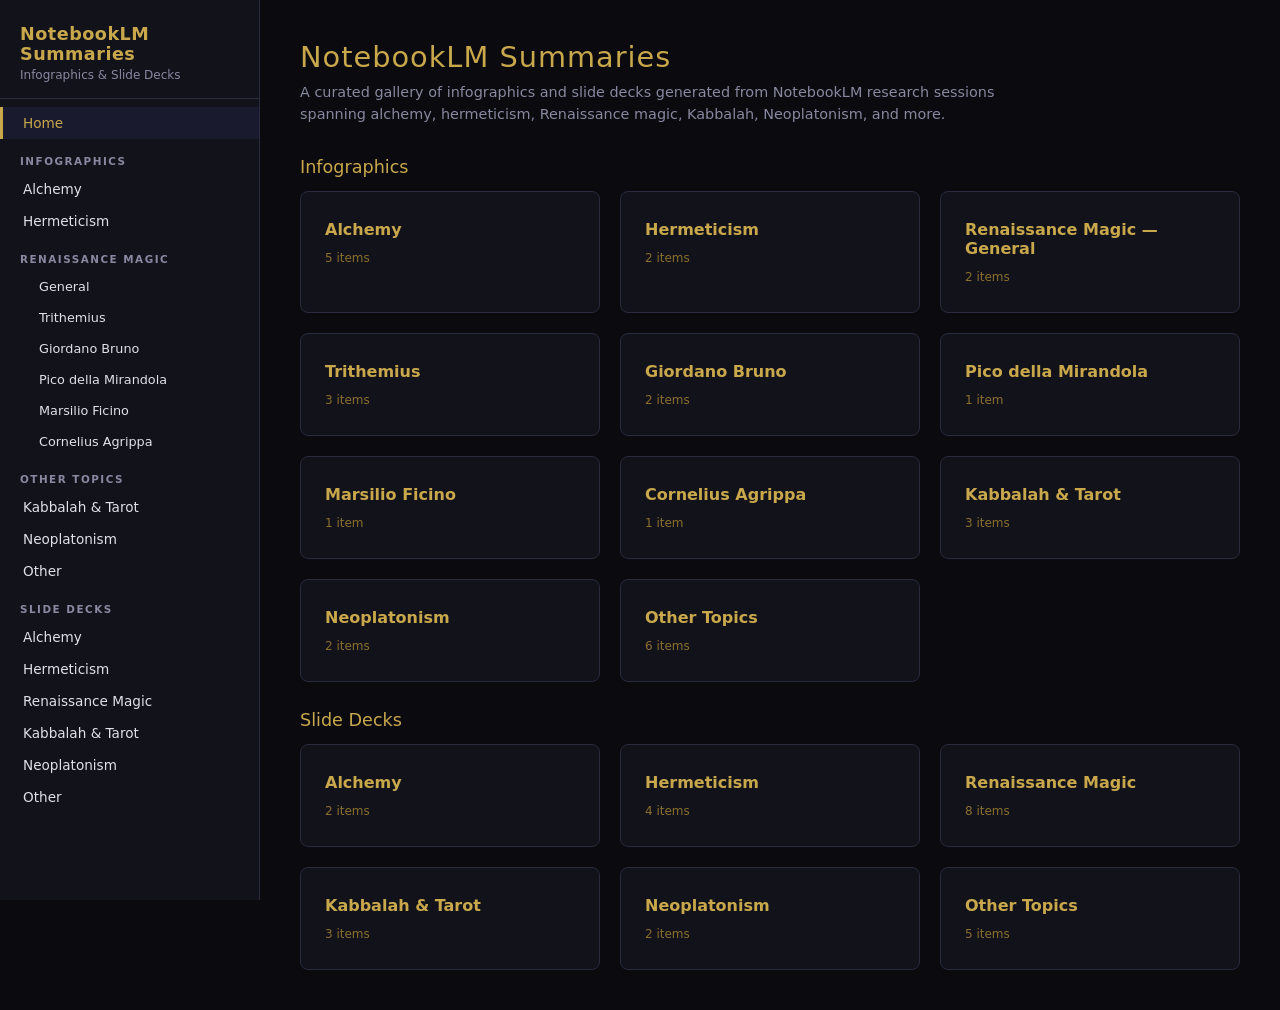
==== docs/index.html @ b35713d9 "Initial commit: NotebookLM Summaries gallery website Gallery site with infographics and slide decks " ====
<!DOCTYPE html>
<html lang="en">
<head>
    <meta charset="UTF-8">
    <meta name="viewport" content="width=device-width, initial-scale=1.0">
    <title>NotebookLM Summaries</title>
    <link rel="stylesheet" href="style.css">
</head>
<body>
    <nav id="sidebar">
        <div class="sidebar-header">
            <h1>NotebookLM Summaries</h1>
            <p class="subtitle">Infographics &amp; Slide Decks</p>
        </div>
        <ul class="nav-list">
            <li><a href="#" data-page="home" class="nav-link active">Home</a></li>
            <li class="nav-section">Infographics</li>
            <li><a href="#" data-page="alchemy" class="nav-link">Alchemy</a></li>
            <li><a href="#" data-page="hermeticism" class="nav-link">Hermeticism</a></li>
            <li class="nav-section">Renaissance Magic</li>
            <li><a href="#" data-page="renaissance-general" class="nav-link sub">General</a></li>
            <li><a href="#" data-page="trithemius" class="nav-link sub">Trithemius</a></li>
            <li><a href="#" data-page="bruno" class="nav-link sub">Giordano Bruno</a></li>
            <li><a href="#" data-page="pico" class="nav-link sub">Pico della Mirandola</a></li>
            <li><a href="#" data-page="ficino" class="nav-link sub">Marsilio Ficino</a></li>
            <li><a href="#" data-page="agrippa" class="nav-link sub">Cornelius Agrippa</a></li>
            <li class="nav-section">Other Topics</li>
            <li><a href="#" data-page="kabbalah" class="nav-link">Kabbalah &amp; Tarot</a></li>
            <li><a href="#" data-page="neoplatonism" class="nav-link">Neoplatonism</a></li>
            <li><a href="#" data-page="other" class="nav-link">Other</a></li>
            <li class="nav-section">Slide Decks</li>
            <li><a href="#" data-page="slides-alchemy" class="nav-link">Alchemy</a></li>
            <li><a href="#" data-page="slides-hermeticism" class="nav-link">Hermeticism</a></li>
            <li><a href="#" data-page="slides-renaissance" class="nav-link">Renaissance Magic</a></li>
            <li><a href="#" data-page="slides-kabbalah" class="nav-link">Kabbalah &amp; Tarot</a></li>
            <li><a href="#" data-page="slides-neoplatonism" class="nav-link">Neoplatonism</a></li>
            <li><a href="#" data-page="slides-other" class="nav-link">Other</a></li>
        </ul>
    </nav>

    <button id="sidebar-toggle" aria-label="Toggle sidebar">&#9776;</button>

    <main id="content">
        <!-- Content injected by JS -->
    </main>

    <!-- Lightbox -->
    <div id="lightbox" class="lightbox" style="display:none;">
        <button class="lightbox-close" aria-label="Close">&times;</button>
        <img id="lightbox-img" src="" alt="">
    </div>

    <script src="app.js"></script>
</body>
</html>
---- docs/style.css ----
* { margin: 0; padding: 0; box-sizing: border-box; }

:root {
    --bg: #0a0a0f;
    --surface: #12121a;
    --surface2: #1a1a2e;
    --border: #2a2a3e;
    --text: #e0e0e8;
    --text-dim: #8888a0;
    --accent: #c9a84c;
    --accent-dim: #8b6f2e;
    --sidebar-width: 260px;
}

body {
    font-family: 'Segoe UI', system-ui, -apple-system, sans-serif;
    background: var(--bg);
    color: var(--text);
    min-height: 100vh;
    display: flex;
}

/* Sidebar */
#sidebar {
    position: fixed;
    top: 0;
    left: 0;
    width: var(--sidebar-width);
    height: 100vh;
    background: var(--surface);
    border-right: 1px solid var(--border);
    overflow-y: auto;
    z-index: 100;
    transition: transform 0.3s ease;
}

.sidebar-header {
    padding: 24px 20px 16px;
    border-bottom: 1px solid var(--border);
}

.sidebar-header h1 {
    font-size: 1.1rem;
    color: var(--accent);
    font-weight: 600;
    letter-spacing: 0.5px;
}

.subtitle {
    font-size: 0.75rem;
    color: var(--text-dim);
    margin-top: 4px;
}

.nav-list {
    list-style: none;
    padding: 8px 0;
}

.nav-section {
    padding: 16px 20px 6px;
    font-size: 0.65rem;
    text-transform: uppercase;
    letter-spacing: 1.5px;
    color: var(--text-dim);
    font-weight: 600;
}

.nav-link {
    display: block;
    padding: 8px 20px;
    color: var(--text);
    text-decoration: none;
    font-size: 0.85rem;
    transition: all 0.15s;
    border-left: 3px solid transparent;
}

.nav-link:hover {
    background: var(--surface2);
    color: var(--accent);
}

.nav-link.active {
    background: var(--surface2);
    color: var(--accent);
    border-left-color: var(--accent);
}

.nav-link.sub {
    padding-left: 36px;
    font-size: 0.8rem;
}

#sidebar-toggle {
    display: none;
    position: fixed;
    top: 12px;
    left: 12px;
    z-index: 200;
    background: var(--surface2);
    color: var(--accent);
    border: 1px solid var(--border);
    font-size: 1.3rem;
    padding: 6px 10px;
    cursor: pointer;
    border-radius: 4px;
}

/* Main */
main {
    margin-left: var(--sidebar-width);
    padding: 40px;
    flex: 1;
    min-height: 100vh;
}

/* Page header */
.page-header {
    margin-bottom: 32px;
}

.page-header h2 {
    font-size: 1.8rem;
    color: var(--accent);
    font-weight: 300;
    letter-spacing: 1px;
}

.page-header p {
    margin-top: 8px;
    color: var(--text-dim);
    font-size: 0.9rem;
    max-width: 700px;
    line-height: 1.5;
}

/* Gallery grid */
.gallery {
    display: grid;
    grid-template-columns: repeat(auto-fill, minmax(320px, 1fr));
    gap: 24px;
}

.card {
    background: var(--surface);
    border: 1px solid var(--border);
    border-radius: 8px;
    overflow: hidden;
    cursor: pointer;
    transition: transform 0.2s, border-color 0.2s;
}

.card:hover {
    transform: translateY(-3px);
    border-color: var(--accent-dim);
}

.card img {
    width: 100%;
    height: 220px;
    object-fit: cover;
    display: block;
    border-bottom: 1px solid var(--border);
}

.card-body {
    padding: 14px 16px;
}

.card-body h3 {
    font-size: 0.9rem;
    font-weight: 500;
    color: var(--text);
    line-height: 1.3;
}

/* Slide deck list */
.deck-list {
    display: grid;
    grid-template-columns: repeat(auto-fill, minmax(350px, 1fr));
    gap: 16px;
}

.deck-item {
    display: flex;
    align-items: center;
    gap: 14px;
    padding: 16px 20px;
    background: var(--surface);
    border: 1px solid var(--border);
    border-radius: 8px;
    text-decoration: none;
    color: var(--text);
    transition: border-color 0.2s, transform 0.2s;
}

.deck-item:hover {
    border-color: var(--accent-dim);
    transform: translateY(-2px);
}

.deck-icon {
    font-size: 2rem;
    flex-shrink: 0;
    width: 48px;
    height: 48px;
    display: flex;
    align-items: center;
    justify-content: center;
    background: var(--surface2);
    border-radius: 6px;
    color: var(--accent);
}

.deck-info h3 {
    font-size: 0.9rem;
    font-weight: 500;
    margin-bottom: 4px;
}

.deck-info .deck-type {
    font-size: 0.75rem;
    color: var(--text-dim);
}

/* Video items */
.video-badge {
    font-size: 0.7rem;
    background: var(--accent-dim);
    color: #fff;
    padding: 2px 8px;
    border-radius: 3px;
    margin-top: 6px;
    display: inline-block;
}

/* Home page */
.home-grid {
    display: grid;
    grid-template-columns: repeat(auto-fill, minmax(260px, 1fr));
    gap: 20px;
}

.home-card {
    display: block;
    padding: 28px 24px;
    background: var(--surface);
    border: 1px solid var(--border);
    border-radius: 8px;
    text-decoration: none;
    color: var(--text);
    transition: border-color 0.2s, transform 0.2s;
}

.home-card:hover {
    border-color: var(--accent-dim);
    transform: translateY(-2px);
}

.home-card h3 {
    color: var(--accent);
    font-size: 1rem;
    margin-bottom: 8px;
}

.home-card p {
    font-size: 0.8rem;
    color: var(--text-dim);
    line-height: 1.4;
}

.home-card .count {
    margin-top: 12px;
    font-size: 0.75rem;
    color: var(--accent-dim);
}

/* Lightbox */
.lightbox {
    position: fixed;
    inset: 0;
    background: rgba(0,0,0,0.92);
    z-index: 1000;
    display: flex;
    align-items: center;
    justify-content: center;
    cursor: zoom-out;
}

.lightbox img {
    max-width: 92vw;
    max-height: 92vh;
    border-radius: 4px;
}

.lightbox-close {
    position: absolute;
    top: 16px;
    right: 24px;
    background: none;
    border: none;
    color: #fff;
    font-size: 2rem;
    cursor: pointer;
}

/* Responsive */
@media (max-width: 768px) {
    #sidebar {
        transform: translateX(-100%);
    }
    #sidebar.open {
        transform: translateX(0);
    }
    #sidebar-toggle {
        display: block;
    }
    main {
        margin-left: 0;
        padding: 20px;
        padding-top: 56px;
    }
    .gallery {
        grid-template-columns: 1fr;
    }
    .deck-list {
        grid-template-columns: 1fr;
    }
}
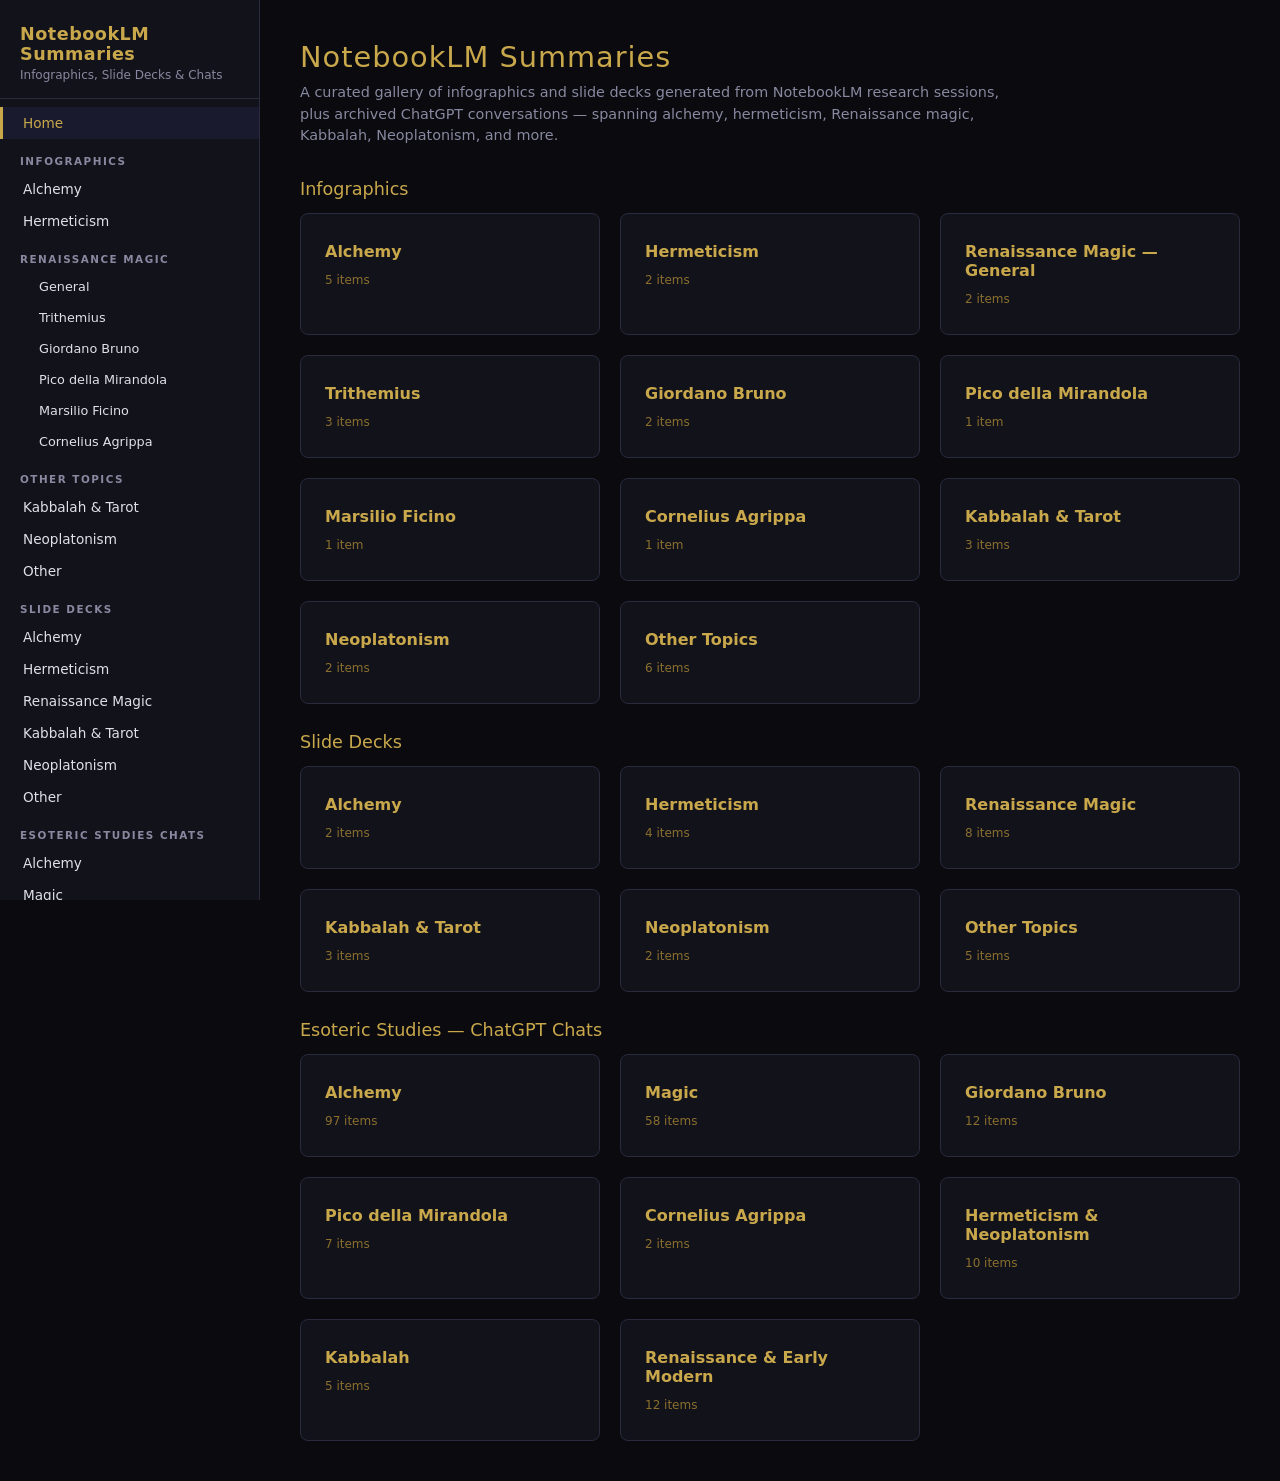
==== commit f30b370d: "Add esoteric studies ChatGPT chats section ~249 archived ChatGPT conversations organized into 8 cate" ====
--- a/docs/index.html
+++ b/docs/index.html
@@ -10,7 +10,7 @@
     <nav id="sidebar">
         <div class="sidebar-header">
             <h1>NotebookLM Summaries</h1>
-            <p class="subtitle">Infographics &amp; Slide Decks</p>
+            <p class="subtitle">Infographics, Slide Decks &amp; Chats</p>
         </div>
         <ul class="nav-list">
             <li><a href="#" data-page="home" class="nav-link active">Home</a></li>
@@ -35,6 +35,15 @@
             <li><a href="#" data-page="slides-kabbalah" class="nav-link">Kabbalah &amp; Tarot</a></li>
             <li><a href="#" data-page="slides-neoplatonism" class="nav-link">Neoplatonism</a></li>
             <li><a href="#" data-page="slides-other" class="nav-link">Other</a></li>
+            <li class="nav-section">Esoteric Studies Chats</li>
+            <li><a href="#" data-page="chats-alchemy" class="nav-link">Alchemy</a></li>
+            <li><a href="#" data-page="chats-magic" class="nav-link">Magic</a></li>
+            <li><a href="#" data-page="chats-bruno" class="nav-link">Giordano Bruno</a></li>
+            <li><a href="#" data-page="chats-pico" class="nav-link">Pico della Mirandola</a></li>
+            <li><a href="#" data-page="chats-agrippa" class="nav-link">Cornelius Agrippa</a></li>
+            <li><a href="#" data-page="chats-hermeticism-neoplatonism" class="nav-link">Hermeticism &amp; Neoplatonism</a></li>
+            <li><a href="#" data-page="chats-kabbalah" class="nav-link">Kabbalah</a></li>
+            <li><a href="#" data-page="chats-renaissance" class="nav-link">Renaissance &amp; Early Modern</a></li>
         </ul>
     </nav>
 
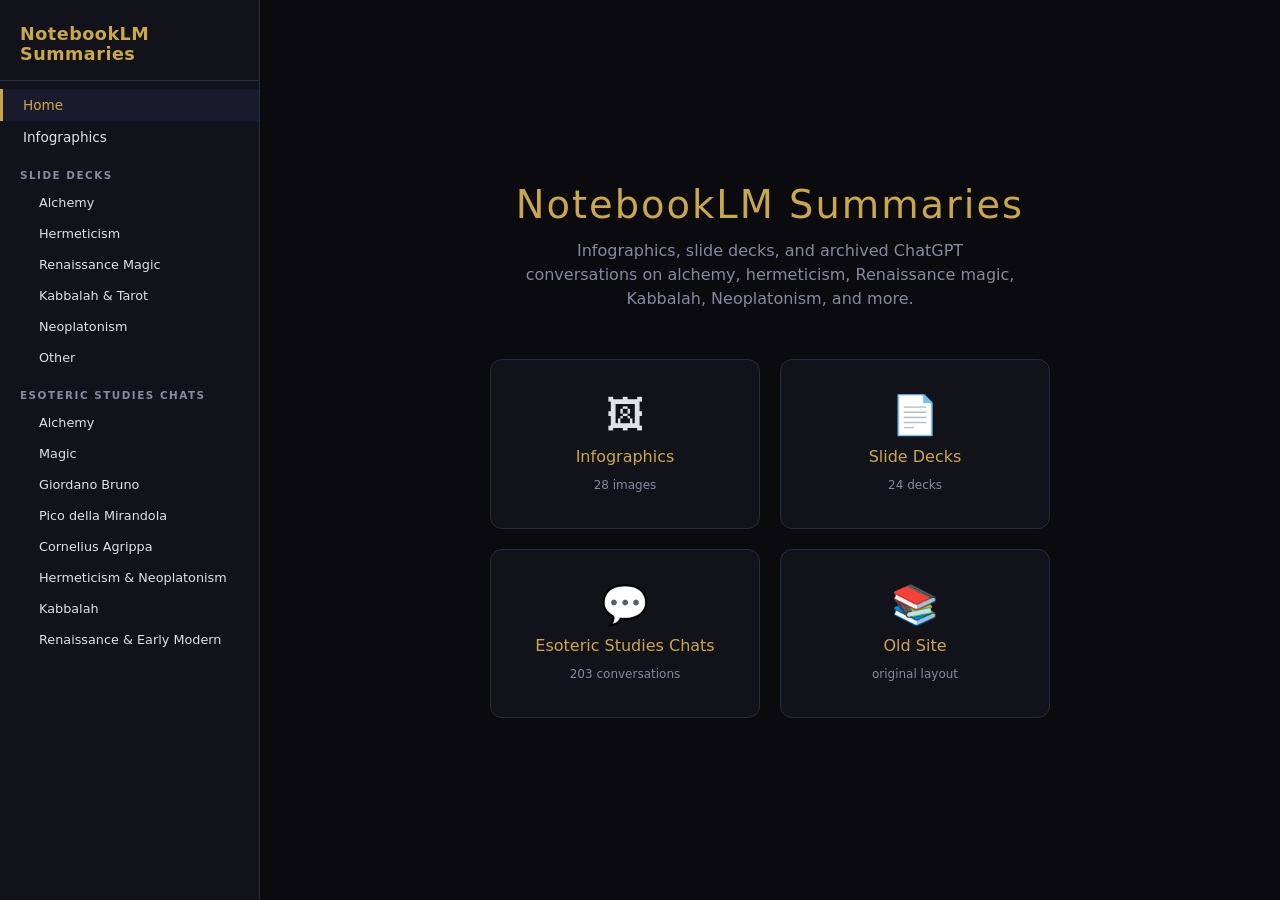
==== commit 85a58d2d: "Redesign: landing page with 4 buttons, full-size infographics - New centered landing page with butto" ====
--- a/docs/index.html
+++ b/docs/index.html
@@ -9,41 +9,29 @@
 <body>
     <nav id="sidebar">
         <div class="sidebar-header">
-            <h1>NotebookLM Summaries</h1>
-            <p class="subtitle">Infographics, Slide Decks &amp; Chats</p>
+            <a href="#" data-page="home" class="home-link">
+                <h1>NotebookLM Summaries</h1>
+            </a>
         </div>
         <ul class="nav-list">
             <li><a href="#" data-page="home" class="nav-link active">Home</a></li>
-            <li class="nav-section">Infographics</li>
-            <li><a href="#" data-page="alchemy" class="nav-link">Alchemy</a></li>
-            <li><a href="#" data-page="hermeticism" class="nav-link">Hermeticism</a></li>
-            <li class="nav-section">Renaissance Magic</li>
-            <li><a href="#" data-page="renaissance-general" class="nav-link sub">General</a></li>
-            <li><a href="#" data-page="trithemius" class="nav-link sub">Trithemius</a></li>
-            <li><a href="#" data-page="bruno" class="nav-link sub">Giordano Bruno</a></li>
-            <li><a href="#" data-page="pico" class="nav-link sub">Pico della Mirandola</a></li>
-            <li><a href="#" data-page="ficino" class="nav-link sub">Marsilio Ficino</a></li>
-            <li><a href="#" data-page="agrippa" class="nav-link sub">Cornelius Agrippa</a></li>
-            <li class="nav-section">Other Topics</li>
-            <li><a href="#" data-page="kabbalah" class="nav-link">Kabbalah &amp; Tarot</a></li>
-            <li><a href="#" data-page="neoplatonism" class="nav-link">Neoplatonism</a></li>
-            <li><a href="#" data-page="other" class="nav-link">Other</a></li>
+            <li><a href="#" data-page="infographics" class="nav-link">Infographics</a></li>
             <li class="nav-section">Slide Decks</li>
-            <li><a href="#" data-page="slides-alchemy" class="nav-link">Alchemy</a></li>
-            <li><a href="#" data-page="slides-hermeticism" class="nav-link">Hermeticism</a></li>
-            <li><a href="#" data-page="slides-renaissance" class="nav-link">Renaissance Magic</a></li>
-            <li><a href="#" data-page="slides-kabbalah" class="nav-link">Kabbalah &amp; Tarot</a></li>
-            <li><a href="#" data-page="slides-neoplatonism" class="nav-link">Neoplatonism</a></li>
-            <li><a href="#" data-page="slides-other" class="nav-link">Other</a></li>
+            <li><a href="#" data-page="slides-alchemy" class="nav-link sub">Alchemy</a></li>
+            <li><a href="#" data-page="slides-hermeticism" class="nav-link sub">Hermeticism</a></li>
+            <li><a href="#" data-page="slides-renaissance" class="nav-link sub">Renaissance Magic</a></li>
+            <li><a href="#" data-page="slides-kabbalah" class="nav-link sub">Kabbalah &amp; Tarot</a></li>
+            <li><a href="#" data-page="slides-neoplatonism" class="nav-link sub">Neoplatonism</a></li>
+            <li><a href="#" data-page="slides-other" class="nav-link sub">Other</a></li>
             <li class="nav-section">Esoteric Studies Chats</li>
-            <li><a href="#" data-page="chats-alchemy" class="nav-link">Alchemy</a></li>
-            <li><a href="#" data-page="chats-magic" class="nav-link">Magic</a></li>
-            <li><a href="#" data-page="chats-bruno" class="nav-link">Giordano Bruno</a></li>
-            <li><a href="#" data-page="chats-pico" class="nav-link">Pico della Mirandola</a></li>
-            <li><a href="#" data-page="chats-agrippa" class="nav-link">Cornelius Agrippa</a></li>
-            <li><a href="#" data-page="chats-hermeticism-neoplatonism" class="nav-link">Hermeticism &amp; Neoplatonism</a></li>
-            <li><a href="#" data-page="chats-kabbalah" class="nav-link">Kabbalah</a></li>
-            <li><a href="#" data-page="chats-renaissance" class="nav-link">Renaissance &amp; Early Modern</a></li>
+            <li><a href="#" data-page="chats-alchemy" class="nav-link sub">Alchemy</a></li>
+            <li><a href="#" data-page="chats-magic" class="nav-link sub">Magic</a></li>
+            <li><a href="#" data-page="chats-bruno" class="nav-link sub">Giordano Bruno</a></li>
+            <li><a href="#" data-page="chats-pico" class="nav-link sub">Pico della Mirandola</a></li>
+            <li><a href="#" data-page="chats-agrippa" class="nav-link sub">Cornelius Agrippa</a></li>
+            <li><a href="#" data-page="chats-hermeticism-neoplatonism" class="nav-link sub">Hermeticism &amp; Neoplatonism</a></li>
+            <li><a href="#" data-page="chats-kabbalah" class="nav-link sub">Kabbalah</a></li>
+            <li><a href="#" data-page="chats-renaissance" class="nav-link sub">Renaissance &amp; Early Modern</a></li>
         </ul>
     </nav>
 
--- a/docs/style.css
+++ b/docs/style.css
@@ -39,17 +39,15 @@
     border-bottom: 1px solid var(--border);
 }
 
+.home-link {
+    text-decoration: none;
+}
+
 .sidebar-header h1 {
     font-size: 1.1rem;
     color: var(--accent);
     font-weight: 600;
     letter-spacing: 0.5px;
-}
-
-.subtitle {
-    font-size: 0.75rem;
-    color: var(--text-dim);
-    margin-top: 4px;
 }
 
 .nav-list {
@@ -135,44 +133,123 @@
     line-height: 1.5;
 }
 
-/* Gallery grid */
-.gallery {
+/* ── Landing page ── */
+.landing {
+    display: flex;
+    flex-direction: column;
+    align-items: center;
+    justify-content: center;
+    min-height: calc(100vh - 80px);
+    text-align: center;
+}
+
+.landing h2 {
+    font-size: 2.4rem;
+    color: var(--accent);
+    font-weight: 300;
+    letter-spacing: 2px;
+    margin-bottom: 12px;
+}
+
+.landing .tagline {
+    color: var(--text-dim);
+    font-size: 1rem;
+    margin-bottom: 48px;
+    max-width: 500px;
+    line-height: 1.5;
+}
+
+.landing-buttons {
     display: grid;
-    grid-template-columns: repeat(auto-fill, minmax(320px, 1fr));
-    gap: 24px;
-}
-
-.card {
+    grid-template-columns: repeat(2, 1fr);
+    gap: 20px;
+    max-width: 560px;
+    width: 100%;
+}
+
+.landing-btn {
+    display: flex;
+    flex-direction: column;
+    align-items: center;
+    justify-content: center;
+    gap: 12px;
+    padding: 36px 24px;
     background: var(--surface);
     border: 1px solid var(--border);
+    border-radius: 12px;
+    text-decoration: none;
+    color: var(--text);
+    cursor: pointer;
+    transition: border-color 0.2s, transform 0.2s, background 0.2s;
+}
+
+.landing-btn:hover {
+    border-color: var(--accent);
+    transform: translateY(-4px);
+    background: var(--surface2);
+}
+
+.landing-btn .btn-icon {
+    font-size: 2.4rem;
+    line-height: 1;
+}
+
+.landing-btn .btn-label {
+    font-size: 1rem;
+    font-weight: 500;
+    color: var(--accent);
+}
+
+.landing-btn .btn-count {
+    font-size: 0.75rem;
+    color: var(--text-dim);
+}
+
+/* ── Full-size infographics ── */
+.infographic-list {
+    display: flex;
+    flex-direction: column;
+    gap: 40px;
+}
+
+.infographic-item {
+    cursor: pointer;
+}
+
+.infographic-item img {
+    width: 100%;
+    max-width: 1000px;
+    height: auto;
+    display: block;
     border-radius: 8px;
-    overflow: hidden;
-    cursor: pointer;
-    transition: transform 0.2s, border-color 0.2s;
-}
-
-.card:hover {
-    transform: translateY(-3px);
+    border: 1px solid var(--border);
+    transition: border-color 0.2s;
+}
+
+.infographic-item:hover img {
     border-color: var(--accent-dim);
 }
 
-.card img {
-    width: 100%;
-    height: 220px;
-    object-fit: cover;
-    display: block;
+.infographic-item h3 {
+    margin-top: 10px;
+    font-size: 0.95rem;
+    font-weight: 400;
+    color: var(--text-dim);
+}
+
+.infographic-section {
+    margin-top: 48px;
+    margin-bottom: 16px;
+    font-size: 1.2rem;
+    color: var(--accent);
+    font-weight: 400;
+    letter-spacing: 0.5px;
     border-bottom: 1px solid var(--border);
-}
-
-.card-body {
-    padding: 14px 16px;
-}
-
-.card-body h3 {
-    font-size: 0.9rem;
-    font-weight: 500;
-    color: var(--text);
-    line-height: 1.3;
+    padding-bottom: 8px;
+}
+
+.infographic-section:first-child {
+    margin-top: 0;
 }
 
 /* Slide deck list */
@@ -224,58 +301,6 @@
     color: var(--text-dim);
 }
 
-/* Video items */
-.video-badge {
-    font-size: 0.7rem;
-    background: var(--accent-dim);
-    color: #fff;
-    padding: 2px 8px;
-    border-radius: 3px;
-    margin-top: 6px;
-    display: inline-block;
-}
-
-/* Home page */
-.home-grid {
-    display: grid;
-    grid-template-columns: repeat(auto-fill, minmax(260px, 1fr));
-    gap: 20px;
-}
-
-.home-card {
-    display: block;
-    padding: 28px 24px;
-    background: var(--surface);
-    border: 1px solid var(--border);
-    border-radius: 8px;
-    text-decoration: none;
-    color: var(--text);
-    transition: border-color 0.2s, transform 0.2s;
-}
-
-.home-card:hover {
-    border-color: var(--accent-dim);
-    transform: translateY(-2px);
-}
-
-.home-card h3 {
-    color: var(--accent);
-    font-size: 1rem;
-    margin-bottom: 8px;
-}
-
-.home-card p {
-    font-size: 0.8rem;
-    color: var(--text-dim);
-    line-height: 1.4;
-}
-
-.home-card .count {
-    margin-top: 12px;
-    font-size: 0.75rem;
-    color: var(--accent-dim);
-}
-
 /* Lightbox */
 .lightbox {
     position: fixed;
@@ -289,8 +314,8 @@
 }
 
 .lightbox img {
-    max-width: 92vw;
-    max-height: 92vh;
+    max-width: 96vw;
+    max-height: 96vh;
     border-radius: 4px;
 }
 
@@ -321,7 +346,7 @@
         padding: 20px;
         padding-top: 56px;
     }
-    .gallery {
+    .landing-buttons {
         grid-template-columns: 1fr;
     }
     .deck-list {
